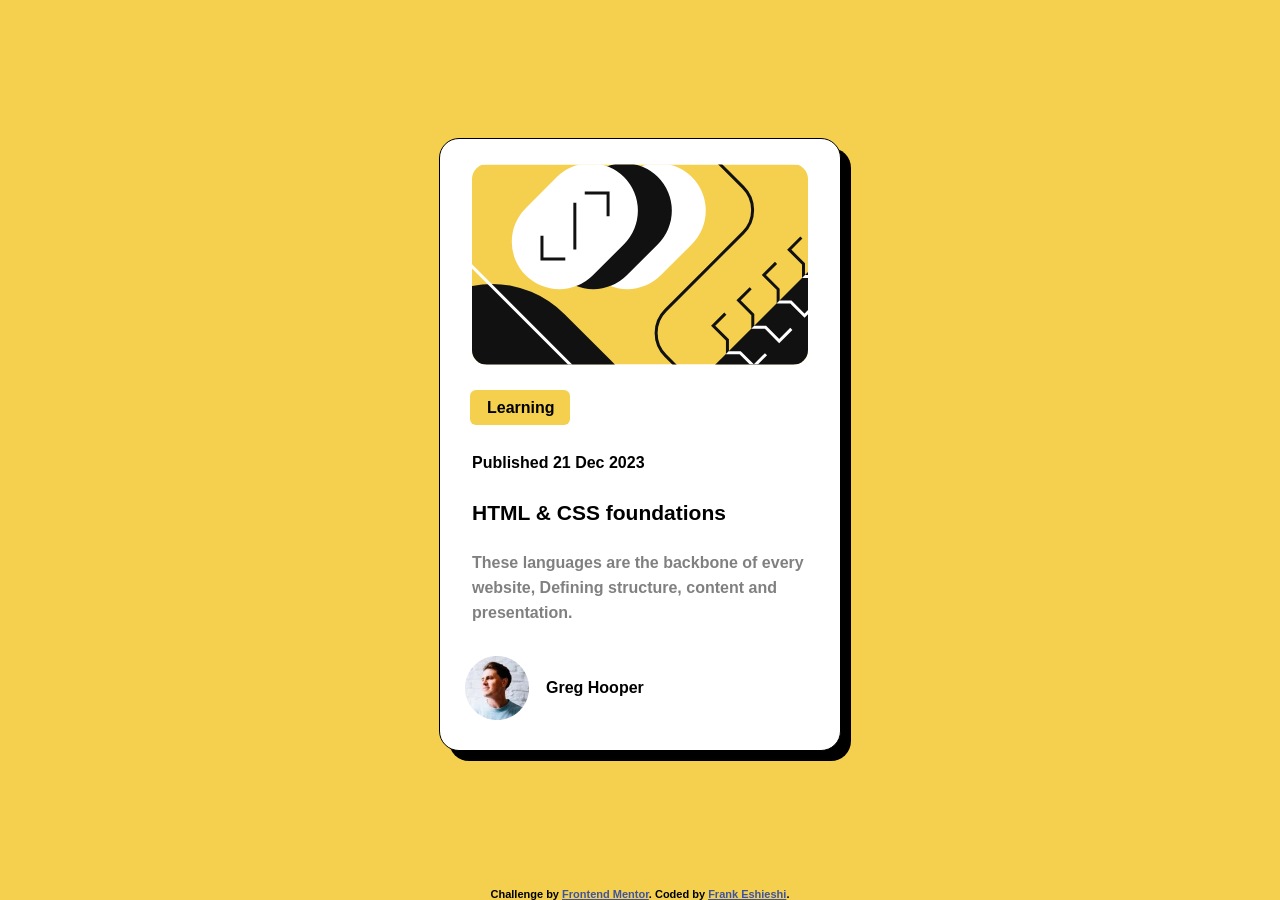
==== index.html @ 1af5d727 "BLOG-PREVIEW-CARD-MAIN" ====
<!DOCTYPE html>
<html lang="en">
<head>
  <meta charset="UTF-8">
  <meta name="viewport" content="width=device-width, initial-scale=1.0"> <!-- displays site properly based on user's device -->

  <link rel="icon" type="image/png" sizes="32x32" href="./assets/images/favicon-32x32.png">
  <link rel="stylesheet" href="index.css">
  <title>Frontend Mentor | Blog preview card</title>

  <!-- Feel free to remove these styles or customise in your own stylesheet 👍 -->
  <style>
    .attribution { font-size: 11px; text-align: center; }
    .attribution a { color: hsl(228, 45%, 44%); }
    
  </style>
</head>
<body>
  <main>
    <div class="card">
      <div class="pic">
        <svg xmlns="http://www.w3.org/2000/svg" width="336" height="201" fill="none" viewBox="0 0 336 201"><g clip-path="url(#a)"><path fill="#F4D04E" d="M0 .5h336v200H0z"/><rect width="139" height="95" x="87.996" y="77.729" fill="#fff" rx="47.5" transform="rotate(-45 87.996 77.729)"/><rect width="139" height="95" x="54.055" y="77.729" fill="#111" rx="47.5" transform="rotate(-45 54.055 77.729)"/><path fill="#111" d="M234.864 209.036 451.4-7.5l67.175 67.175-216.536 216.536z"/><rect width="139" height="95" x="20.114" y="77.729" fill="#fff" rx="47.5" transform="rotate(-45 20.114 77.729)"/><rect width="204.19" height="270.554" fill="#111" rx="102.095" transform="scale(-1 1) rotate(45 -103.887 14.564)"/><path stroke="#fff" stroke-width="3" d="m6.69-357.5 135.583 135.727c12.481 12.494 12.481 32.737 0 45.231L-45.544 11.475c-12.481 12.494-12.481 32.737 0 45.23L107.088 209.5"/><path stroke="#111" stroke-width="3" d="M69.965 71.719v23.334h23.334M136.079 52.273V28.94h-23.334M102.845 38.838v46.67M210.364-37.5l60.873 60.873c12.497 12.496 12.497 32.758 0 45.254l-77.745 77.746c-12.497 12.496-12.497 32.758 0 45.254l69.872 69.873"/><path stroke="#111" stroke-width="3" d="m253.339 149.574-12.144 12.145 14.256 14.257v12.672h12.673l13.729 13.729 12.145-12.145M278.685 124.228l-12.145 12.145 14.257 14.257v12.673h12.673l13.729 13.729 12.145-12.145M304.031 98.883l-12.145 12.144 14.257 14.257v12.673h12.673l13.729 13.729 12.144-12.145M329.376 73.537l-12.145 12.145 14.257 14.257v12.672h12.673l13.729 13.729 12.145-12.144"/><path stroke="#fff" stroke-width="5" d="m354.722 48.191-12.145 12.145 14.257 14.257v12.673h12.673l13.729 13.729 12.145-12.145"/><mask id="b" width="285" height="285" x="234" y="-8" maskUnits="userSpaceOnUse" style="mask-type:alpha"><path fill="#111" d="M234.864 209.036 451.4-7.5l67.175 67.175-216.536 216.536z"/></mask><g stroke="#fff" mask="url(#b)"><path stroke-width="3" d="m253.339 149.574-12.144 12.145 14.256 14.257v12.672h12.673l13.729 13.729 12.145-12.145M278.685 124.228l-12.145 12.145 14.257 14.257v12.673h12.673l13.729 13.729 12.145-12.145M304.031 98.883l-12.145 12.144 14.257 14.257v12.673h12.673l13.729 13.729 12.144-12.145M329.376 73.537l-12.145 12.145 14.257 14.257v12.672h12.673l13.729 13.729 12.145-12.145"/><path stroke-width="5" d="m354.722 48.191-12.145 12.145 14.257 14.257v12.673h12.673l13.729 13.729 12.145-12.145"/></g></g><defs><clipPath id="a"><path fill="#fff" d="M0 .5h336v200H0z"/></clipPath></defs></svg>
      </div>
      <div class="YBG"><p class="YBGs">Learning</p></div>
      <p>Published 21 Dec 2023</p>
      <p class="largeFont">HTML &amp; CSS foundations</p>
      <p class="greyFont">These languages are the backbone of every website, Defining structure, content and presentation.</p>
      <article>
        <img src="assets/images/image-avatar.webp" alt="avatar">
        <p>Greg Hooper</p>
      </article>
    </div>
  </main>
 

  <footer class="attribution">
    Challenge by <a href="https://www.frontendmentor.io?ref=challenge" target="_blank" alt="card-img">Frontend Mentor</a>. 
    Coded by <a href="#">Frank Eshieshi</a>.
  </footer>
</body>
</html>
---- index.css ----
@import url(https://fonts.google.com/specimen/Figtree);

:root {
 /*  COLORS */
--YELLOW: hsl(47, 88%, 63%);
--WHITE: hsl(0, 0%, 100%);
--GREY: hsl(0, 0%, 50%);
--BLACK: hsl(0, 0%, 7%);

/* FONT */
--LIGHT-WEIGHT: 600;
--HEAVY-WEIGHT: 800;
--PARAFONT: 16px;

/* BASIC STYLES */
--PADDING: 25px;
--LINE-HEIGHT: 25px;
}

body {
    margin: 0;
    padding: 0;
    box-sizing: border-box;
    font-family: "Figtree", sans-serif;
    font-size: 16px;
    font-weight: var(--LIGHT-WEIGHT);

    background-color: var(--YELLOW);
    display: flex;
    flex-direction: column;
    align-items: center;
    justify-content: center;
    min-height: 100vh;
  }

main {
flex-grow: 1;
display: flex;
align-items: center;
justify-content: center;
}

P {
  line-height: var(--LINE-HEIGHT);
  margin: 25px 7px;
}

.YBG {
  background-color: var(--YELLOW);
  width: 100px;
  padding: px;
  border-radius: 6px;
  margin-left: 5px;
}

.YBGs {
  padding: 5px 10px;
}

.largeFont {
  font-size: 21px;
  font-weight: var(--HEAVY-WEIGHT);
}

.greyFont {
  color: var(--GREY);
}

.card {
  background-color: var(--WHITE);
  width: 350px;
  min-height: 400px;
  border: 1px solid black;
  border-radius: 20px;
  padding: var(--PADDING);
  box-shadow: 10px 10px 0px black;
}

.pic {
  display: flex;
  align-items: center;
  justify-content: center;
}

svg {
  width: auto;
  border-radius: 15px;
}

article {
  display: flex;
  align-items: center;
  gap: 10px;
  font-weight: var(--HEAVY-WEIGHT);
}

.attribution {
  position: relative;
  bottom: 0px;
}
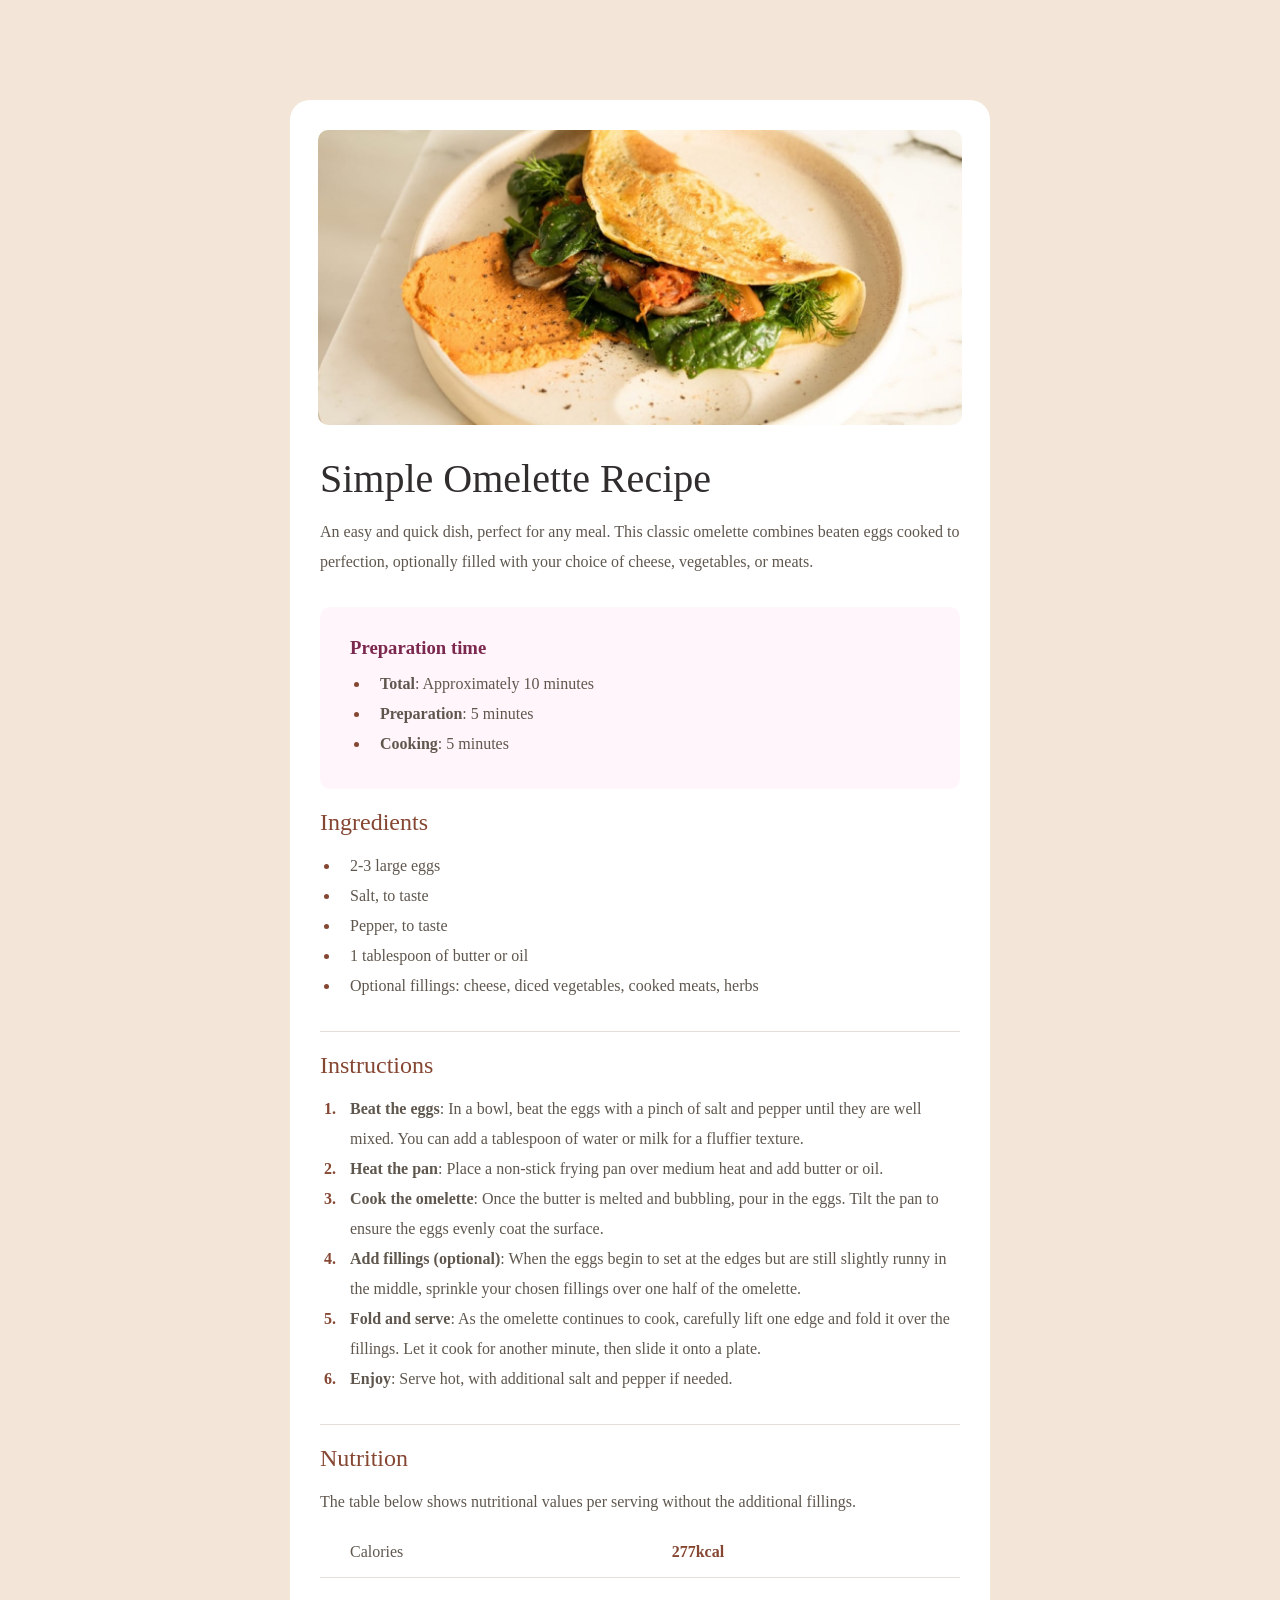
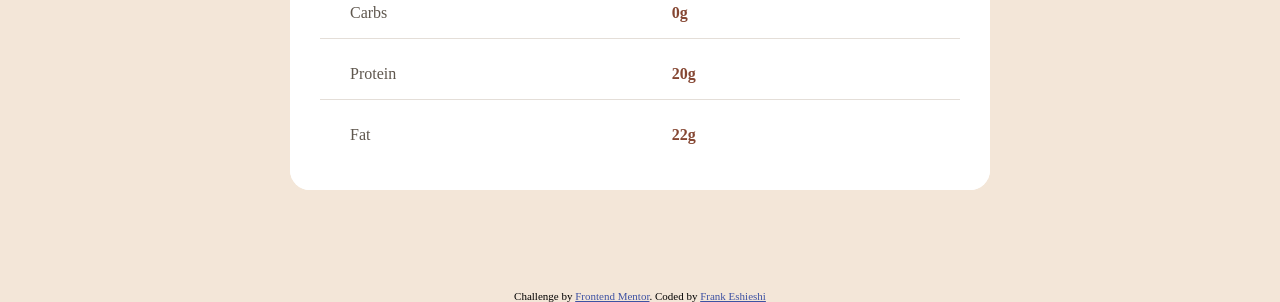
==== commit 7a4234c4: "recipe-page-main" ====
--- a/index.html
+++ b/index.html
@@ -6,36 +6,93 @@
 
   <link rel="icon" type="image/png" sizes="32x32" href="./assets/images/favicon-32x32.png">
   <link rel="stylesheet" href="index.css">
-  <title>Frontend Mentor | Blog preview card</title>
+  
+  <title>Frontend Mentor | Recipe page</title>
 
   <!-- Feel free to remove these styles or customise in your own stylesheet 👍 -->
   <style>
     .attribution { font-size: 11px; text-align: center; }
     .attribution a { color: hsl(228, 45%, 44%); }
-    
   </style>
 </head>
+
 <body>
   <main>
-    <div class="card">
-      <div class="pic">
-        <svg xmlns="http://www.w3.org/2000/svg" width="336" height="201" fill="none" viewBox="0 0 336 201"><g clip-path="url(#a)"><path fill="#F4D04E" d="M0 .5h336v200H0z"/><rect width="139" height="95" x="87.996" y="77.729" fill="#fff" rx="47.5" transform="rotate(-45 87.996 77.729)"/><rect width="139" height="95" x="54.055" y="77.729" fill="#111" rx="47.5" transform="rotate(-45 54.055 77.729)"/><path fill="#111" d="M234.864 209.036 451.4-7.5l67.175 67.175-216.536 216.536z"/><rect width="139" height="95" x="20.114" y="77.729" fill="#fff" rx="47.5" transform="rotate(-45 20.114 77.729)"/><rect width="204.19" height="270.554" fill="#111" rx="102.095" transform="scale(-1 1) rotate(45 -103.887 14.564)"/><path stroke="#fff" stroke-width="3" d="m6.69-357.5 135.583 135.727c12.481 12.494 12.481 32.737 0 45.231L-45.544 11.475c-12.481 12.494-12.481 32.737 0 45.23L107.088 209.5"/><path stroke="#111" stroke-width="3" d="M69.965 71.719v23.334h23.334M136.079 52.273V28.94h-23.334M102.845 38.838v46.67M210.364-37.5l60.873 60.873c12.497 12.496 12.497 32.758 0 45.254l-77.745 77.746c-12.497 12.496-12.497 32.758 0 45.254l69.872 69.873"/><path stroke="#111" stroke-width="3" d="m253.339 149.574-12.144 12.145 14.256 14.257v12.672h12.673l13.729 13.729 12.145-12.145M278.685 124.228l-12.145 12.145 14.257 14.257v12.673h12.673l13.729 13.729 12.145-12.145M304.031 98.883l-12.145 12.144 14.257 14.257v12.673h12.673l13.729 13.729 12.144-12.145M329.376 73.537l-12.145 12.145 14.257 14.257v12.672h12.673l13.729 13.729 12.145-12.144"/><path stroke="#fff" stroke-width="5" d="m354.722 48.191-12.145 12.145 14.257 14.257v12.673h12.673l13.729 13.729 12.145-12.145"/><mask id="b" width="285" height="285" x="234" y="-8" maskUnits="userSpaceOnUse" style="mask-type:alpha"><path fill="#111" d="M234.864 209.036 451.4-7.5l67.175 67.175-216.536 216.536z"/></mask><g stroke="#fff" mask="url(#b)"><path stroke-width="3" d="m253.339 149.574-12.144 12.145 14.256 14.257v12.672h12.673l13.729 13.729 12.145-12.145M278.685 124.228l-12.145 12.145 14.257 14.257v12.673h12.673l13.729 13.729 12.145-12.145M304.031 98.883l-12.145 12.144 14.257 14.257v12.673h12.673l13.729 13.729 12.144-12.145M329.376 73.537l-12.145 12.145 14.257 14.257v12.672h12.673l13.729 13.729 12.145-12.145"/><path stroke-width="5" d="m354.722 48.191-12.145 12.145 14.257 14.257v12.673h12.673l13.729 13.729 12.145-12.145"/></g></g><defs><clipPath id="a"><path fill="#fff" d="M0 .5h336v200H0z"/></clipPath></defs></svg>
+    <div class="imgDiv"><img src="assets/images/image-omelette.jpeg" alt="food"></div>
+    <div class="mainDiv">
+      <div>
+        <h1>Simple Omelette Recipe</h1>
+        <p>An easy and quick dish, perfect for any meal. This classic omelette combines beaten eggs cooked 
+      to perfection, optionally filled with your choice of cheese, vegetables, or meats.</p>
       </div>
-      <div class="YBG"><p class="YBGs">Learning</p></div>
-      <p>Published 21 Dec 2023</p>
-      <p class="largeFont">HTML &amp; CSS foundations</p>
-      <p class="greyFont">These languages are the backbone of every website, Defining structure, content and presentation.</p>
-      <article>
-        <img src="assets/images/image-avatar.webp" alt="avatar">
-        <p>Greg Hooper</p>
-      </article>
+  
+      <div id="prepTime">
+        <h3>Preparation time</h3>
+        <ul>
+          <li><span>Total</span>: Approximately 10 minutes</li>
+          <li><span>Preparation</span>: 5 minutes</li>
+          <li><span>Cooking</span>: 5 minutes</li>
+        </ul>
+      </div>
+  
+      <div>
+        <h2>Ingredients</h2>
+        <ul>
+          <li>2-3 large eggs</li>
+          <li>Salt, to taste</li>
+          <li>Pepper, to taste</li>
+          <li>1 tablespoon of butter or oil</li>
+          <li>Optional fillings: cheese, diced vegetables, cooked meats, herbs</li>
+        </ul>
+      </div>
+  
+      <div>
+        <h2>Instructions</h2>
+        <ol>
+          <li><span>Beat the eggs</span>: In a bowl, beat the eggs with a pinch of salt and pepper until they are well mixed. 
+            You can add a tablespoon of water or milk for a fluffier texture.</li>
+          <li><span>Heat the pan</span>: Place a non-stick frying pan over medium heat and add butter or oil.</li>
+          <li><span>Cook the omelette</span>: Once the butter is melted and bubbling, pour in the eggs. Tilt the pan to ensure 
+            the eggs evenly coat the surface.</li>
+          <li><span>Add fillings (optional)</span>: When the eggs begin to set at the edges but are still slightly runny in the 
+            middle, sprinkle your chosen fillings over one half of the omelette.</li>
+          <li><span>Fold and serve</span>: As the omelette continues to cook, carefully lift one edge and fold it over the 
+            fillings. Let it cook for another minute, then slide it onto a plate.</li>
+          <li><span>Enjoy</span>: Serve hot, with additional salt and pepper if needed.</li>
+        </ol>
+      </div>
+  
+      <div id="nutri">
+        <h2>Nutrition</h2>
+  
+        <p>The table below shows nutritional values per serving without the additional fillings.</p>
+        <table>
+          <tr>
+            <td>Calories</td>
+            <td>277kcal</td>
+          </tr>
+          <tr>
+            <td>Carbs</td>
+            <td>0g</td>
+          </tr>
+          <tr>
+            <td>Protein</td>
+            <td>20g</td>
+          </tr>
+          <tr id="lastCell">
+            <td>Fat</td>
+            <td>22g</td>
+          </tr>
+        </table>
+      </div>
     </div>
   </main>
- 
-
-  <footer class="attribution">
-    Challenge by <a href="https://www.frontendmentor.io?ref=challenge" target="_blank" alt="card-img">Frontend Mentor</a>. 
-    Coded by <a href="#">Frank Eshieshi</a>.
+  
+  <footer>
+    <div class="attribution">
+      Challenge by <a href="https://www.frontendmentor.io?ref=challenge" target="_blank">Frontend Mentor</a>. 
+      Coded by <a href="https://github.com/Fr1nk5sh" target="_blank">Frank Eshieshi</a>
+    </div>
   </footer>
 </body>
 </html>
--- a/index.css
+++ b/index.css
@@ -1,100 +1,158 @@
-@import url(https://fonts.google.com/specimen/Figtree);
+@import url("https://fonts.google.com/specimen/Young+Serif");
+@import url("https://fonts.google.com/specimen/Outfit");
+
+* {
+    margin: 0;
+    padding: 0;
+    box-sizing: border-box;
+}
 
 :root {
- /*  COLORS */
---YELLOW: hsl(47, 88%, 63%);
---WHITE: hsl(0, 0%, 100%);
---GREY: hsl(0, 0%, 50%);
---BLACK: hsl(0, 0%, 7%);
+    /* COLORS */
+--White: hsl(0, 0%, 100%);
+--Stone-100: hsl(30, 54%, 90%);
+--Stone-150: hsl(30, 18%, 87%);
+--Stone-600: hsl(30, 10%, 34%);
+--Stone-900: hsl(24, 5%, 18%);
+--Brown-800: hsl(14, 45%, 36%);
+--Rose-800: hsl(332, 51%, 32%);
+--Rose-50: hsl(330, 100%, 98%);
 
-/* FONT */
---LIGHT-WEIGHT: 600;
---HEAVY-WEIGHT: 800;
---PARAFONT: 16px;
+    /* FONT-WEIGHT */
+--FONTWEIGHT-1: 400;
+--FONTWEIGHT-2: 600;
+--FONTWEIGHT-3: 700;
 
-/* BASIC STYLES */
---PADDING: 25px;
---LINE-HEIGHT: 25px;
+--PADDING: 30px;
 }
 
 body {
-    margin: 0;
-    padding: 0;
-    box-sizing: border-box;
-    font-family: "Figtree", sans-serif;
-    font-size: 16px;
-    font-weight: var(--LIGHT-WEIGHT);
+    display: flex;
+    align-items: center;
+    flex-direction: column;
+    font-family: 'outfit';
+    background-color: var(--Stone-100);
+}
 
-    background-color: var(--YELLOW);
+main {
+    background-color: var(--White);
     display: flex;
     flex-direction: column;
     align-items: center;
-    justify-content: center;
-    min-height: 100vh;
-  }
-
-main {
-flex-grow: 1;
-display: flex;
-align-items: center;
-justify-content: center;
+    min-width: 300px;
 }
 
-P {
-  line-height: var(--LINE-HEIGHT);
-  margin: 25px 7px;
+.mainDiv {
+    flex-grow: 1;
+    padding: var(--PADDING);
+    padding-top: 0px;
+    /* margin: 100px; */
+    background-color: var(--White);
+    /* border-radius: 20px; */
 }
 
-.YBG {
-  background-color: var(--YELLOW);
-  width: 100px;
-  padding: px;
-  border-radius: 6px;
-  margin-left: 5px;
+.mainDiv > div {
+    padding-bottom: var(--PADDING);
 }
 
-.YBGs {
-  padding: 5px 10px;
+img {
+    display: block;
+    margin: 0px;
+    width: 100%;
+    height: 100%;
 }
 
-.largeFont {
-  font-size: 21px;
-  font-weight: var(--HEAVY-WEIGHT);
+h1, h2 {
+    font-family: 'Young Serif';
+    font-weight: var(--FONTWEIGHT-1);
+    margin: 20px 0px 15px 0px;
 }
 
-.greyFont {
-  color: var(--GREY);
+h1 {
+    color: var(--Stone-900);
+    font-size: 40px;
 }
 
-.card {
-  background-color: var(--WHITE);
-  width: 350px;
-  min-height: 400px;
-  border: 1px solid black;
-  border-radius: 20px;
-  padding: var(--PADDING);
-  box-shadow: 10px 10px 0px black;
+h2 {
+    color: var(--Brown-800);
 }
 
-.pic {
-  display: flex;
-  align-items: center;
-  justify-content: center;
+h3 {
+    color: var(--Rose-800);
+    margin-bottom: 10px;
 }
 
-svg {
-  width: auto;
-  border-radius: 15px;
+p, span, td, li {
+    color: var(--Stone-600);
+    line-height: 30px;
+    font-size: 16px;
 }
 
-article {
-  display: flex;
-  align-items: center;
-  gap: 10px;
-  font-weight: var(--HEAVY-WEIGHT);
+span {
+    font-weight: var(--FONTWEIGHT-3);
 }
 
-.attribution {
-  position: relative;
-  bottom: 0px;
+#prepTime {
+    padding: var(--PADDING);
+    background-color: var(--Rose-50);
+    border-radius: 10px;
+}
+
+:where(#prepTime ~ div) {
+    border-bottom: 1px solid var(--Stone-150);
+}
+
+::marker {
+    color: var(--Brown-800);
+    font-family: 'outfit';
+    font-weight: var(--FONTWEIGHT-3);
+}
+
+ul, ol {
+    padding-left: 20px;
+}
+
+li {
+    padding-left: 10px;
+}
+
+table {
+    width: 100%;
+}
+
+table, tr, td {
+    border-collapse: collapse;
+    padding: 20px 0px 10px 30px;
+}
+
+td:nth-child(even) {
+    color: var(--Brown-800);
+    font-weight: 600;
+}
+
+.prepTime ~ div, tr {
+    border-bottom: 1px solid var(--Stone-150);
+}
+
+#nutri, #lastCell {
+    border: none;
+    padding: 0;
+}
+
+@media screen and (min-width: 375px) {
+    main {
+        max-width: 700px;
+        margin: 100px auto;
+        border-radius: 20px;
+    }
+    .imgDiv {
+        width: 92%;
+        margin: 30px 0px 10px;
+    }
+    img {
+        border-radius: 10px;
+    }
+    .mainDiv {
+        border-radius: inherit;
+    }
 }
